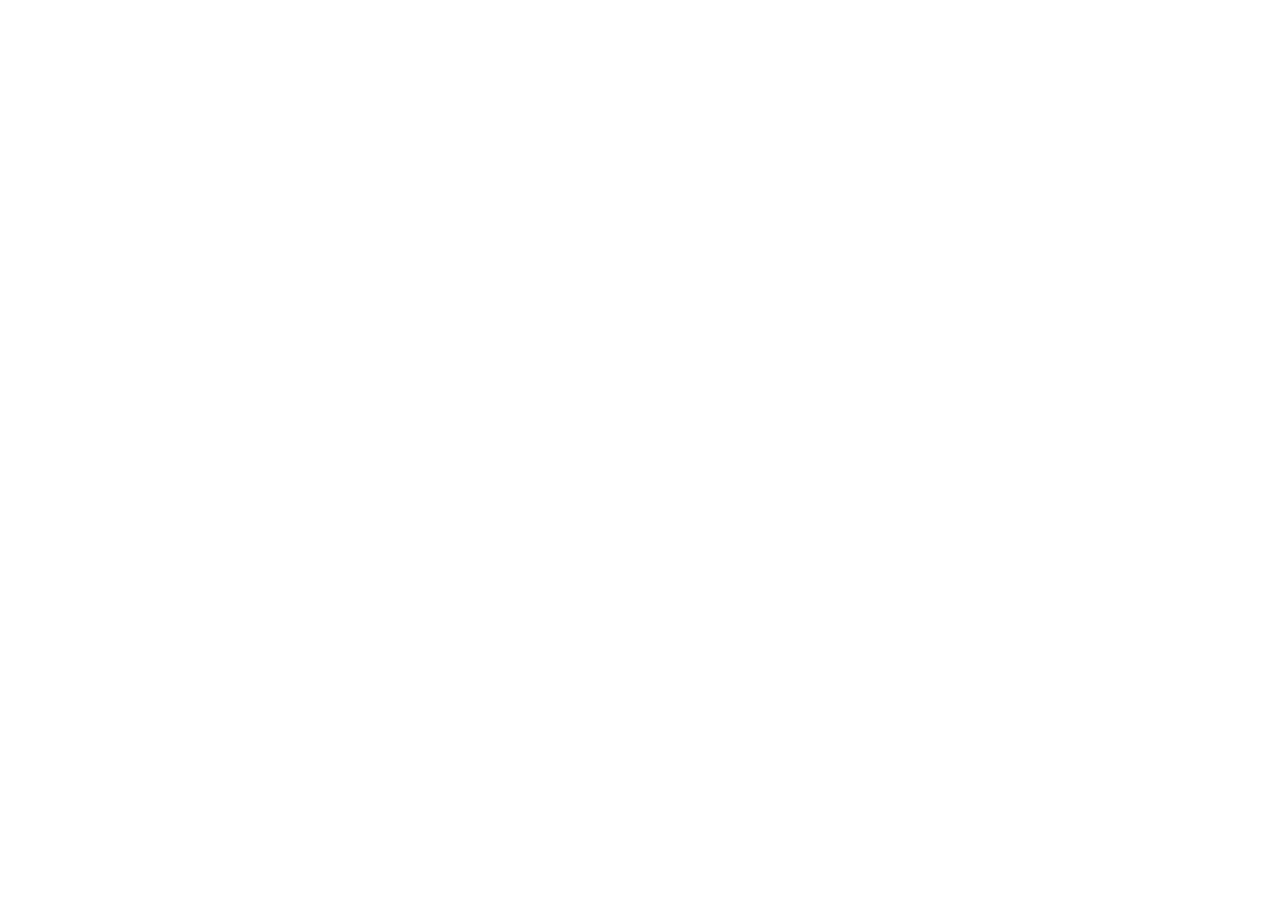
==== index.html @ 8a94951e "Demos privees des caves (noindex)" ====
<!doctype html>
<html lang="fr"><head><meta charset="utf-8"><meta name="robots" content="noindex, nofollow"><meta name="googlebot" content="noindex, nofollow"><meta name="viewport" content="width=device-width, initial-scale=1"><title></title></head><body></body></html>
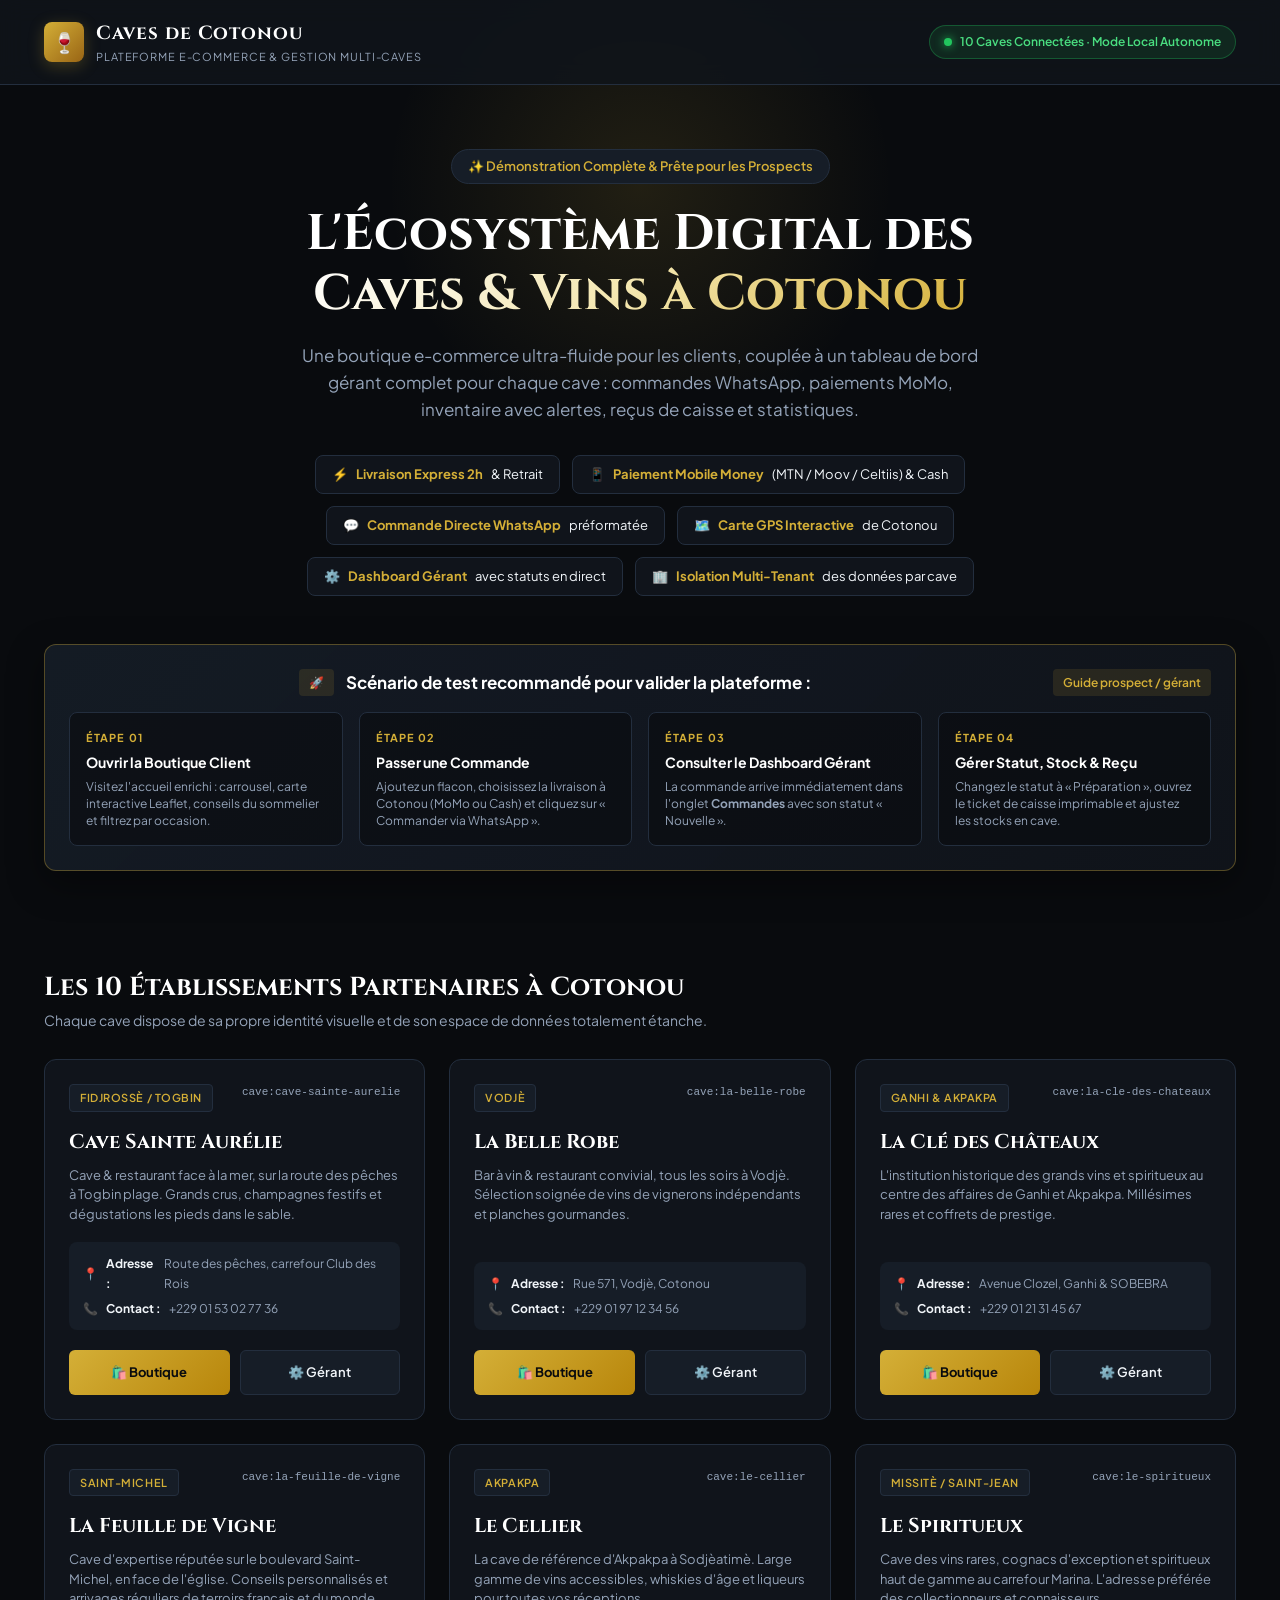
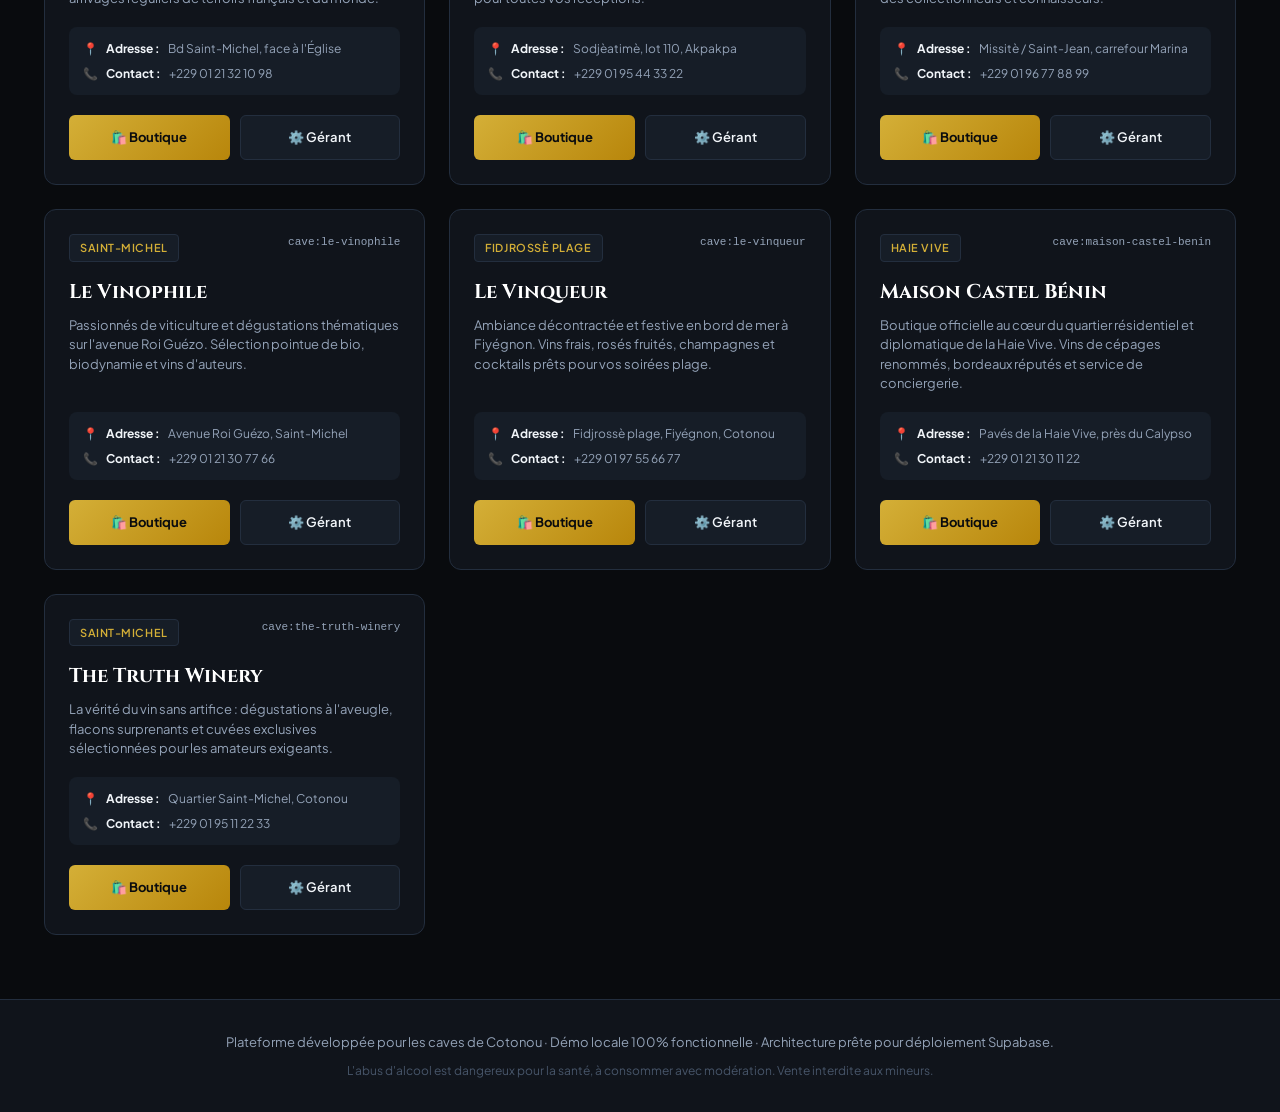
==== commit 01a3e70a: "feat: add HTML, CSS, and JS files for wine shop demo applications" ====
--- a/index.html
+++ b/index.html
@@ -1,2 +1,689 @@
 <!doctype html>
-<html lang="fr"><head><meta charset="utf-8"><meta name="robots" content="noindex, nofollow"><meta name="googlebot" content="noindex, nofollow"><meta name="viewport" content="width=device-width, initial-scale=1"><title></title></head><body></body></html>
+<html lang="fr">
+<head>
+<meta charset="utf-8">
+<meta name="viewport" content="width=device-width, initial-scale=1, viewport-fit=cover">
+<title>Caves de Cotonou — Plateforme E-Commerce &amp; Dashboard Gérant</title>
+<meta name="description" content="Plateforme e-commerce et gestion pour les caves à vin, bars et restaurants de Cotonou. Boutiques en ligne, commande WhatsApp &amp; MoMo, suivi en direct et dashboard multi-tenant.">
+<link rel="preconnect" href="https://fonts.googleapis.com">
+<link rel="preconnect" href="https://fonts.gstatic.com" crossorigin>
+<link href="https://fonts.googleapis.com/css2?family=Cinzel:wght@500;700&family=Plus+Jakarta+Sans:wght@300;400;500;600;700&display=swap" rel="stylesheet">
+<style>
+:root {
+  --bg: #090B0E;
+  --surface: #10141B;
+  --surface-2: #161D27;
+  --border: #232E3E;
+  --accent: #D4AF37;
+  --accent-light: #F3E5AB;
+  --accent-glow: rgba(212, 175, 55, 0.25);
+  --text: #F1F5F9;
+  --muted: #94A3B8;
+  --faint: #475569;
+  --success: #22C55E;
+  --radius: 12px;
+}
+* { box-sizing: border-box; margin: 0; padding: 0; }
+body {
+  background-color: var(--bg);
+  color: var(--text);
+  font-family: 'Plus Jakarta Sans', -apple-system, BlinkMacSystemFont, sans-serif;
+  line-height: 1.6;
+  -webkit-font-smoothing: antialiased;
+  min-height: 100vh;
+  display: flex;
+  flex-direction: column;
+}
+.dw {
+  width: 100%;
+  max-width: 1240px;
+  margin: 0 auto;
+  padding: 0 24px;
+}
+/* Header */
+header.portal-header {
+  border-bottom: 1px solid var(--border);
+  background: rgba(16, 20, 27, 0.85);
+  backdrop-filter: blur(12px);
+  position: sticky;
+  top: 0;
+  z-index: 100;
+  padding: 18px 0;
+}
+.header-row {
+  display: flex;
+  align-items: center;
+  justify-content: space-between;
+}
+.brand-group {
+  display: flex;
+  align-items: center;
+  gap: 12px;
+}
+.brand-badge-logo {
+  width: 40px;
+  height: 40px;
+  border-radius: 8px;
+  background: linear-gradient(135deg, #D4AF37, #996515);
+  display: flex;
+  align-items: center;
+  justify-content: center;
+  font-size: 20px;
+  box-shadow: 0 4px 16px var(--accent-glow);
+}
+.brand-name {
+  font-family: 'Cinzel', serif;
+  font-size: 19px;
+  font-weight: 700;
+  letter-spacing: 0.05em;
+  color: #FFFFFF;
+}
+.brand-sub {
+  font-size: 11px;
+  color: var(--muted);
+  letter-spacing: 0.08em;
+  text-transform: uppercase;
+}
+.header-tag {
+  background: rgba(34, 197, 94, 0.12);
+  border: 1px solid rgba(34, 197, 94, 0.3);
+  color: #4ADE80;
+  font-size: 12px;
+  padding: 6px 14px;
+  border-radius: 20px;
+  display: inline-flex;
+  align-items: center;
+  gap: 8px;
+  font-weight: 600;
+}
+.header-tag .dot {
+  width: 8px;
+  height: 8px;
+  border-radius: 4px;
+  background: #22C55E;
+  box-shadow: 0 0 10px #22C55E;
+  animation: pulse 2s infinite;
+}
+@keyframes pulse {
+  0% { transform: scale(0.95); opacity: 0.8; }
+  50% { transform: scale(1.2); opacity: 1; }
+  100% { transform: scale(0.95); opacity: 0.8; }
+}
+
+/* Hero */
+.hero {
+  padding: 64px 0 40px;
+  text-align: center;
+  position: relative;
+}
+.hero::before {
+  content: '';
+  position: absolute;
+  top: -100px;
+  left: 50%;
+  transform: translateX(-50%);
+  width: 600px;
+  height: 400px;
+  background: radial-gradient(circle, rgba(212, 175, 55, 0.12) 0%, rgba(9, 11, 14, 0) 70%);
+  pointer-events: none;
+  z-index: 0;
+}
+.hero-content {
+  position: relative;
+  z-index: 1;
+  max-width: 820px;
+  margin: 0 auto;
+}
+.hero-pill {
+  display: inline-flex;
+  align-items: center;
+  gap: 8px;
+  background: var(--surface-2);
+  border: 1px solid var(--border);
+  padding: 6px 16px;
+  border-radius: 30px;
+  color: var(--accent);
+  font-size: 13px;
+  font-weight: 600;
+  margin-bottom: 20px;
+}
+.hero h1 {
+  font-family: 'Cinzel', serif;
+  font-size: clamp(30px, 4.5vw, 50px);
+  font-weight: 700;
+  line-height: 1.2;
+  margin-bottom: 18px;
+  color: #FFFFFF;
+}
+.hero h1 span {
+  background: linear-gradient(135deg, #FFFFFF, var(--accent-light), var(--accent));
+  -webkit-background-clip: text;
+  -webkit-text-fill-color: transparent;
+}
+.hero p.lead {
+  font-size: clamp(15px, 2vw, 17px);
+  color: var(--muted);
+  max-width: 700px;
+  margin: 0 auto 32px;
+}
+
+/* Feature Badges */
+.feature-badges {
+  display: flex;
+  flex-wrap: wrap;
+  justify-content: center;
+  gap: 12px;
+  margin-bottom: 48px;
+}
+.f-badge {
+  background: var(--surface);
+  border: 1px solid var(--border);
+  padding: 8px 16px;
+  border-radius: 8px;
+  font-size: 13px;
+  color: var(--text);
+  display: flex;
+  align-items: center;
+  gap: 8px;
+}
+.f-badge strong {
+  color: var(--accent);
+}
+
+/* Demo Flow Instructions */
+.flow-box {
+  background: linear-gradient(135deg, rgba(22, 29, 39, 0.9), rgba(16, 20, 27, 0.95));
+  border: 1px solid color-mix(in srgb, var(--accent) 35%, transparent);
+  border-radius: var(--radius);
+  padding: 24px;
+  margin-bottom: 56px;
+  text-align: left;
+  box-shadow: 0 12px 36px rgba(0, 0, 0, 0.4);
+}
+.flow-header {
+  display: flex;
+  align-items: center;
+  gap: 12px;
+  margin-bottom: 16px;
+}
+.flow-icon {
+  font-size: 22px;
+}
+.flow-header h3 {
+  font-size: 17px;
+  color: #FFFFFF;
+}
+.flow-header span {
+  font-size: 12px;
+  color: var(--accent);
+  font-weight: 600;
+  margin-left: auto;
+  background: rgba(212, 175, 55, 0.12);
+  padding: 4px 10px;
+  border-radius: 4px;
+}
+.flow-steps {
+  display: grid;
+  grid-template-columns: repeat(auto-fit, minmax(220px, 1fr));
+  gap: 16px;
+}
+.f-step {
+  background: rgba(9, 11, 14, 0.6);
+  border: 1px solid var(--border);
+  border-radius: 8px;
+  padding: 16px;
+}
+.f-step-num {
+  font-size: 11px;
+  font-weight: 700;
+  color: var(--accent);
+  letter-spacing: 0.1em;
+  text-transform: uppercase;
+  margin-bottom: 4px;
+}
+.f-step h4 {
+  font-size: 14px;
+  color: #FFFFFF;
+  margin-bottom: 6px;
+}
+.f-step p {
+  font-size: 12px;
+  color: var(--muted);
+  line-height: 1.4;
+}
+
+/* Cellars Section */
+.cellars-title-row {
+  display: flex;
+  align-items: flex-end;
+  justify-content: space-between;
+  margin-bottom: 28px;
+}
+.cellars-title-row h2 {
+  font-family: 'Cinzel', serif;
+  font-size: 26px;
+  color: #FFFFFF;
+}
+.cellars-title-row p {
+  font-size: 14px;
+  color: var(--muted);
+}
+.caves-grid {
+  display: grid;
+  grid-template-columns: repeat(auto-fill, minmax(360px, 1fr));
+  gap: 24px;
+  margin-bottom: 64px;
+}
+.cave-card {
+  background: var(--surface);
+  border: 1px solid var(--border);
+  border-radius: var(--radius);
+  padding: 24px;
+  display: flex;
+  flex-direction: column;
+  transition: transform 0.25s ease, border-color 0.25s ease, box-shadow 0.25s ease;
+  position: relative;
+  overflow: hidden;
+}
+.cave-card:hover {
+  transform: translateY(-4px);
+  border-color: var(--accent);
+  box-shadow: 0 16px 36px rgba(0, 0, 0, 0.5), 0 0 20px var(--accent-glow);
+}
+.cave-card-top {
+  display: flex;
+  justify-content: space-between;
+  align-items: flex-start;
+  margin-bottom: 14px;
+}
+.cave-quarter {
+  background: var(--surface-2);
+  border: 1px solid var(--border);
+  color: var(--accent);
+  font-size: 11px;
+  font-weight: 600;
+  padding: 4px 10px;
+  border-radius: 4px;
+  letter-spacing: 0.05em;
+  text-transform: uppercase;
+}
+.cave-tenant-tag {
+  font-size: 11px;
+  color: var(--muted);
+  font-family: monospace;
+}
+.cave-card h3 {
+  font-family: 'Cinzel', serif;
+  font-size: 20px;
+  font-weight: 700;
+  color: #FFFFFF;
+  margin-bottom: 8px;
+}
+.cave-desc {
+  font-size: 13px;
+  color: var(--muted);
+  margin-bottom: 18px;
+  line-height: 1.5;
+  flex-grow: 1;
+}
+.cave-meta-list {
+  background: var(--surface-2);
+  border-radius: 8px;
+  padding: 12px 14px;
+  margin-bottom: 20px;
+  font-size: 12px;
+  display: flex;
+  flex-direction: column;
+  gap: 6px;
+}
+.cave-meta-item {
+  display: flex;
+  align-items: center;
+  gap: 8px;
+  color: var(--muted);
+}
+.cave-meta-item strong {
+  color: var(--text);
+}
+.cave-actions {
+  display: grid;
+  grid-template-columns: 1fr 1fr;
+  gap: 10px;
+  margin-top: auto;
+}
+.btn-boutique {
+  background: linear-gradient(135deg, #D4AF37, #B8860B);
+  color: #090B0E;
+  font-size: 13px;
+  font-weight: 700;
+  text-decoration: none;
+  padding: 11px 14px;
+  border-radius: 6px;
+  display: flex;
+  align-items: center;
+  justify-content: center;
+  gap: 6px;
+  transition: opacity 0.2s;
+}
+.btn-boutique:hover { opacity: 0.92; }
+.btn-admin {
+  background: var(--surface-2);
+  border: 1px solid var(--border);
+  color: var(--text);
+  font-size: 13px;
+  font-weight: 600;
+  text-decoration: none;
+  padding: 11px 14px;
+  border-radius: 6px;
+  display: flex;
+  align-items: center;
+  justify-content: center;
+  gap: 6px;
+  transition: background 0.2s, border-color 0.2s;
+}
+.btn-admin:hover {
+  background: rgba(212, 175, 55, 0.12);
+  border-color: var(--accent);
+  color: var(--accent);
+}
+
+/* Footer */
+footer.portal-footer {
+  border-top: 1px solid var(--border);
+  padding: 32px 0;
+  background: var(--surface);
+  margin-top: auto;
+  text-align: center;
+}
+.footer-text {
+  font-size: 13px;
+  color: var(--muted);
+}
+.footer-tech {
+  font-size: 12px;
+  color: var(--faint);
+  margin-top: 8px;
+}
+@media (max-width: 640px) {
+  .caves-grid { grid-template-columns: 1fr; }
+  .cave-actions { grid-template-columns: 1fr; }
+}
+</style>
+</head>
+<body>
+
+<header class="portal-header">
+  <div class="dw">
+    <div class="header-row">
+      <div class="brand-group">
+        <div class="brand-badge-logo">🍷</div>
+        <div>
+          <div class="brand-name">Caves de Cotonou</div>
+          <div class="brand-sub">Plateforme E-Commerce &amp; Gestion Multi-Caves</div>
+        </div>
+      </div>
+      <div class="header-tag">
+        <span class="dot"></span>
+        <span>10 Caves Connectées · Mode Local Autonome</span>
+      </div>
+    </div>
+  </div>
+</header>
+
+<main class="dw">
+  <section class="hero">
+    <div class="hero-content">
+      <div class="hero-pill">✨ Démonstration Complète &amp; Prête pour les Prospects</div>
+      <h1>L'Écosystème Digital des <span>Caves &amp; Vins à Cotonou</span></h1>
+      <p class="lead">
+        Une boutique e-commerce ultra-fluide pour les clients, couplée à un tableau de bord gérant complet pour chaque cave : commandes WhatsApp, paiements MoMo, inventaire avec alertes, reçus de caisse et statistiques.
+      </p>
+      
+      <div class="feature-badges">
+        <div class="f-badge">⚡ <strong>Livraison Express 2h</strong> &amp; Retrait</div>
+        <div class="f-badge">📱 <strong>Paiement Mobile Money</strong> (MTN / Moov / Celtiis) &amp; Cash</div>
+        <div class="f-badge">💬 <strong>Commande Directe WhatsApp</strong> préformatée</div>
+        <div class="f-badge">🗺️ <strong>Carte GPS Interactive</strong> de Cotonou</div>
+        <div class="f-badge">⚙️ <strong>Dashboard Gérant</strong> avec statuts en direct</div>
+        <div class="f-badge">🏢 <strong>Isolation Multi-Tenant</strong> des données par cave</div>
+      </div>
+    </div>
+
+    <!-- Scénario de test interactif -->
+    <div class="flow-box">
+      <div class="flow-header">
+        <span class="flow-icon">🚀</span>
+        <h3>Scénario de test recommandé pour valider la plateforme :</h3>
+        <span>Guide prospect / gérant</span>
+      </div>
+      <div class="flow-steps">
+        <div class="f-step">
+          <div class="f-step-num">Étape 01</div>
+          <h4>Ouvrir la Boutique Client</h4>
+          <p>Visitez l'accueil enrichi : carrousel, carte interactive Leaflet, conseils du sommelier et filtrez par occasion.</p>
+        </div>
+        <div class="f-step">
+          <div class="f-step-num">Étape 02</div>
+          <h4>Passer une Commande</h4>
+          <p>Ajoutez un flacon, choisissez la livraison à Cotonou (MoMo ou Cash) et cliquez sur « Commander via WhatsApp ».</p>
+        </div>
+        <div class="f-step">
+          <div class="f-step-num">Étape 03</div>
+          <h4>Consulter le Dashboard Gérant</h4>
+          <p>La commande arrive immédiatement dans l'onglet <strong>Commandes</strong> avec son statut « Nouvelle ».</p>
+        </div>
+        <div class="f-step">
+          <div class="f-step-num">Étape 04</div>
+          <h4>Gérer Statut, Stock &amp; Reçu</h4>
+          <p>Changez le statut à « Préparation », ouvrez le ticket de caisse imprimable et ajustez les stocks en cave.</p>
+        </div>
+      </div>
+    </div>
+  </section>
+
+  <!-- Liste des 10 Caves -->
+  <section>
+    <div class="cellars-title-row">
+      <div>
+        <h2>Les 10 Établissements Partenaires à Cotonou</h2>
+        <p>Chaque cave dispose de sa propre identité visuelle et de son espace de données totalement étanche.</p>
+      </div>
+    </div>
+
+    <div class="caves-grid">
+      <!-- 1. Cave Sainte Aurélie -->
+      <article class="cave-card">
+        <div class="cave-card-top">
+          <span class="cave-quarter">Fidjrossè / Togbin</span>
+          <span class="cave-tenant-tag">cave:cave-sainte-aurelie</span>
+        </div>
+        <h3>Cave Sainte Aurélie</h3>
+        <p class="cave-desc">Cave &amp; restaurant face à la mer, sur la route des pêches à Togbin plage. Grands crus, champagnes festifs et dégustations les pieds dans le sable.</p>
+        <div class="cave-meta-list">
+          <div class="cave-meta-item">📍 <strong>Adresse :</strong> Route des pêches, carrefour Club des Rois</div>
+          <div class="cave-meta-item">📞 <strong>Contact :</strong> +229 01 53 02 77 36</div>
+        </div>
+        <div class="cave-actions">
+          <a class="btn-boutique" href="cave-sainte-aurelie/">🛍️ Boutique</a>
+          <a class="btn-admin" href="cave-sainte-aurelie/#/admin">⚙️ Gérant</a>
+        </div>
+      </article>
+
+      <!-- 2. La Belle Robe -->
+      <article class="cave-card">
+        <div class="cave-card-top">
+          <span class="cave-quarter">Vodjè</span>
+          <span class="cave-tenant-tag">cave:la-belle-robe</span>
+        </div>
+        <h3>La Belle Robe</h3>
+        <p class="cave-desc">Bar à vin &amp; restaurant convivial, tous les soirs à Vodjè. Sélection soignée de vins de vignerons indépendants et planches gourmandes.</p>
+        <div class="cave-meta-list">
+          <div class="cave-meta-item">📍 <strong>Adresse :</strong> Rue 571, Vodjè, Cotonou</div>
+          <div class="cave-meta-item">📞 <strong>Contact :</strong> +229 01 97 12 34 56</div>
+        </div>
+        <div class="cave-actions">
+          <a class="btn-boutique" href="la-belle-robe/">🛍️ Boutique</a>
+          <a class="btn-admin" href="la-belle-robe/#/admin">⚙️ Gérant</a>
+        </div>
+      </article>
+
+      <!-- 3. La Clé des Châteaux -->
+      <article class="cave-card">
+        <div class="cave-card-top">
+          <span class="cave-quarter">Ganhi &amp; Akpakpa</span>
+          <span class="cave-tenant-tag">cave:la-cle-des-chateaux</span>
+        </div>
+        <h3>La Clé des Châteaux</h3>
+        <p class="cave-desc">L'institution historique des grands vins et spiritueux au centre des affaires de Ganhi et Akpakpa. Millésimes rares et coffrets de prestige.</p>
+        <div class="cave-meta-list">
+          <div class="cave-meta-item">📍 <strong>Adresse :</strong> Avenue Clozel, Ganhi &amp; SOBEBRA</div>
+          <div class="cave-meta-item">📞 <strong>Contact :</strong> +229 01 21 31 45 67</div>
+        </div>
+        <div class="cave-actions">
+          <a class="btn-boutique" href="la-cle-des-chateaux/">🛍️ Boutique</a>
+          <a class="btn-admin" href="la-cle-des-chateaux/#/admin">⚙️ Gérant</a>
+        </div>
+      </article>
+
+      <!-- 4. La Feuille de Vigne -->
+      <article class="cave-card">
+        <div class="cave-card-top">
+          <span class="cave-quarter">Saint-Michel</span>
+          <span class="cave-tenant-tag">cave:la-feuille-de-vigne</span>
+        </div>
+        <h3>La Feuille de Vigne</h3>
+        <p class="cave-desc">Cave d'expertise réputée sur le boulevard Saint-Michel, en face de l'église. Conseils personnalisés et arrivages réguliers de terroirs français et du monde.</p>
+        <div class="cave-meta-list">
+          <div class="cave-meta-item">📍 <strong>Adresse :</strong> Bd Saint-Michel, face à l'Église</div>
+          <div class="cave-meta-item">📞 <strong>Contact :</strong> +229 01 21 32 10 98</div>
+        </div>
+        <div class="cave-actions">
+          <a class="btn-boutique" href="la-feuille-de-vigne/">🛍️ Boutique</a>
+          <a class="btn-admin" href="la-feuille-de-vigne/#/admin">⚙️ Gérant</a>
+        </div>
+      </article>
+
+      <!-- 5. Le Cellier -->
+      <article class="cave-card">
+        <div class="cave-card-top">
+          <span class="cave-quarter">Akpakpa</span>
+          <span class="cave-tenant-tag">cave:le-cellier</span>
+        </div>
+        <h3>Le Cellier</h3>
+        <p class="cave-desc">La cave de référence d'Akpakpa à Sodjèatimè. Large gamme de vins accessibles, whiskies d'âge et liqueurs pour toutes vos réceptions.</p>
+        <div class="cave-meta-list">
+          <div class="cave-meta-item">📍 <strong>Adresse :</strong> Sodjèatimè, lot 110, Akpakpa</div>
+          <div class="cave-meta-item">📞 <strong>Contact :</strong> +229 01 95 44 33 22</div>
+        </div>
+        <div class="cave-actions">
+          <a class="btn-boutique" href="le-cellier/">🛍️ Boutique</a>
+          <a class="btn-admin" href="le-cellier/#/admin">⚙️ Gérant</a>
+        </div>
+      </article>
+
+      <!-- 6. Le Spiritueux -->
+      <article class="cave-card">
+        <div class="cave-card-top">
+          <span class="cave-quarter">Missitè / Saint-Jean</span>
+          <span class="cave-tenant-tag">cave:le-spiritueux</span>
+        </div>
+        <h3>Le Spiritueux</h3>
+        <p class="cave-desc">Cave des vins rares, cognacs d'exception et spiritueux haut de gamme au carrefour Marina. L'adresse préférée des collectionneurs et connaisseurs.</p>
+        <div class="cave-meta-list">
+          <div class="cave-meta-item">📍 <strong>Adresse :</strong> Missitè / Saint-Jean, carrefour Marina</div>
+          <div class="cave-meta-item">📞 <strong>Contact :</strong> +229 01 96 77 88 99</div>
+        </div>
+        <div class="cave-actions">
+          <a class="btn-boutique" href="le-spiritueux/">🛍️ Boutique</a>
+          <a class="btn-admin" href="le-spiritueux/#/admin">⚙️ Gérant</a>
+        </div>
+      </article>
+
+      <!-- 7. Le Vinophile -->
+      <article class="cave-card">
+        <div class="cave-card-top">
+          <span class="cave-quarter">Saint-Michel</span>
+          <span class="cave-tenant-tag">cave:le-vinophile</span>
+        </div>
+        <h3>Le Vinophile</h3>
+        <p class="cave-desc">Passionnés de viticulture et dégustations thématiques sur l'avenue Roi Guézo. Sélection pointue de bio, biodynamie et vins d'auteurs.</p>
+        <div class="cave-meta-list">
+          <div class="cave-meta-item">📍 <strong>Adresse :</strong> Avenue Roi Guézo, Saint-Michel</div>
+          <div class="cave-meta-item">📞 <strong>Contact :</strong> +229 01 21 30 77 66</div>
+        </div>
+        <div class="cave-actions">
+          <a class="btn-boutique" href="le-vinophile/">🛍️ Boutique</a>
+          <a class="btn-admin" href="le-vinophile/#/admin">⚙️ Gérant</a>
+        </div>
+      </article>
+
+      <!-- 8. Le Vinqueur -->
+      <article class="cave-card">
+        <div class="cave-card-top">
+          <span class="cave-quarter">Fidjrossè plage</span>
+          <span class="cave-tenant-tag">cave:le-vinqueur</span>
+        </div>
+        <h3>Le Vinqueur</h3>
+        <p class="cave-desc">Ambiance décontractée et festive en bord de mer à Fiyégnon. Vins frais, rosés fruités, champagnes et cocktails prêts pour vos soirées plage.</p>
+        <div class="cave-meta-list">
+          <div class="cave-meta-item">📍 <strong>Adresse :</strong> Fidjrossè plage, Fiyégnon, Cotonou</div>
+          <div class="cave-meta-item">📞 <strong>Contact :</strong> +229 01 97 55 66 77</div>
+        </div>
+        <div class="cave-actions">
+          <a class="btn-boutique" href="le-vinqueur/">🛍️ Boutique</a>
+          <a class="btn-admin" href="le-vinqueur/#/admin">⚙️ Gérant</a>
+        </div>
+      </article>
+
+      <!-- 9. Maison Castel Bénin -->
+      <article class="cave-card">
+        <div class="cave-card-top">
+          <span class="cave-quarter">Haie Vive</span>
+          <span class="cave-tenant-tag">cave:maison-castel-benin</span>
+        </div>
+        <h3>Maison Castel Bénin</h3>
+        <p class="cave-desc">Boutique officielle au cœur du quartier résidentiel et diplomatique de la Haie Vive. Vins de cépages renommés, bordeaux réputés et service de conciergerie.</p>
+        <div class="cave-meta-list">
+          <div class="cave-meta-item">📍 <strong>Adresse :</strong> Pavés de la Haie Vive, près du Calypso</div>
+          <div class="cave-meta-item">📞 <strong>Contact :</strong> +229 01 21 30 11 22</div>
+        </div>
+        <div class="cave-actions">
+          <a class="btn-boutique" href="maison-castel-benin/">🛍️ Boutique</a>
+          <a class="btn-admin" href="maison-castel-benin/#/admin">⚙️ Gérant</a>
+        </div>
+      </article>
+
+      <!-- 10. The Truth Winery -->
+      <article class="cave-card">
+        <div class="cave-card-top">
+          <span class="cave-quarter">Saint-Michel</span>
+          <span class="cave-tenant-tag">cave:the-truth-winery</span>
+        </div>
+        <h3>The Truth Winery</h3>
+        <p class="cave-desc">La vérité du vin sans artifice : dégustations à l'aveugle, flacons surprenants et cuvées exclusives sélectionnées pour les amateurs exigeants.</p>
+        <div class="cave-meta-list">
+          <div class="cave-meta-item">📍 <strong>Adresse :</strong> Quartier Saint-Michel, Cotonou</div>
+          <div class="cave-meta-item">📞 <strong>Contact :</strong> +229 01 95 11 22 33</div>
+        </div>
+        <div class="cave-actions">
+          <a class="btn-boutique" href="the-truth-winery/">🛍️ Boutique</a>
+          <a class="btn-admin" href="the-truth-winery/#/admin">⚙️ Gérant</a>
+        </div>
+      </article>
+    </div>
+  </section>
+</main>
+
+<footer class="portal-footer">
+  <div class="dw">
+    <p class="footer-text">
+      Plateforme développée pour les caves de Cotonou · Démo locale 100% fonctionnelle · Architecture prête pour déploiement Supabase.
+    </p>
+    <p class="footer-tech">
+      L'abus d'alcool est dangereux pour la santé, à consommer avec modération. Vente interdite aux mineurs.
+    </p>
+  </div>
+</footer>
+
+</body>
+</html>
